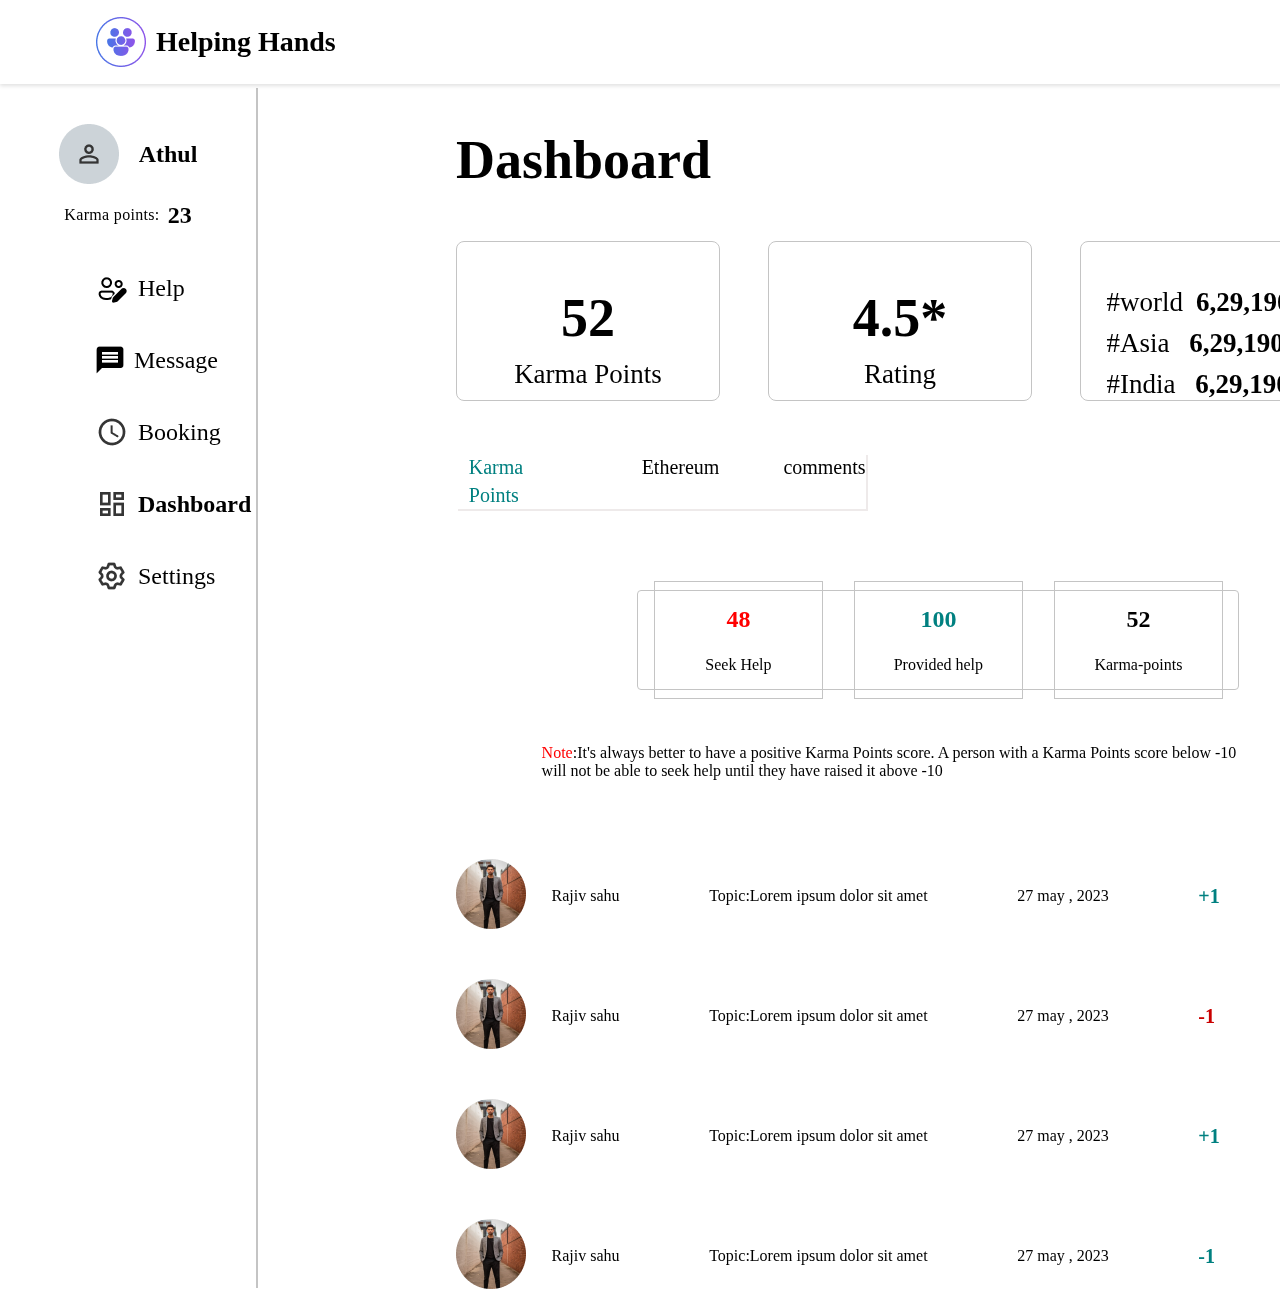
==== dashboard1.html @ 29c5dd5e "Add files via upload" ====
<!DOCTYPE html>
<html lang="en">

<head>
  <meta charset="UTF-8">
  <meta http-equiv="X-UA-Compatible" content="IE=edge">
  <meta name="viewport" content="width=device-width, initial-scale=1.0">
  <title>Document</title>
  <link rel="stylesheet" type="text/css" href="dashboard1.css">

  <link rel="stylesheet" href="seek.css">
</head>

<body>
  <header>
    <div class="head-box">
      <img src="logo.png" class="logo-box" />
      <span class="heading-3">Helping Hands</span>
    </div>

  </header>
  <div class="jugaad-box"></div>

  <div class="side-menu">
    <div class="profile">
      <div class="photo">
        <img src="profile.png" alt="">
        <span class="heading-4">Athul</span>
      </div>
      <div class="karma-points">
        <span class="body-2">Karma points:</span>
        <span class="heading-4">23</span>
      </div>
    </div>
    <ul>
      <li class="heading-4"><img src="help.png" />Help</li>
      <li class="heading-4"><img src="Message.png" />Message</li>
      <li class="heading-4"><img src="Booking.png" />Booking</li>
      <li class="heading-4" id="dsh"><img src="Dashboard.png" /> <b>Dashboard</b> </li>
      <li class="heading-4"><img src="Setting.png" />Settings</li>
    </ul>
  </div>
  <div class="dividing-line"></div>

  <div class="dshstart">
    <section>
      <h1 class="dshstarth1">Dashboard</h1>
      <div class="dshkarma">
        <div class="dshbox">
          <div class="dashkarmainside">
            <h1>52</h1>
            <p>Karma Points</p>
          </div>
        </div>
        <div class="dshbox">
          <div class="dashrateinside">
            <h1>4.5*</h1>
            <p>Rating</p>
          </div>
        </div>
        <div class="dshbox">
          <div class="dashworldinside">
            <p> #world<b class="num">6,29,190</b> </p>
            <p> #Asia <b class="num"> 6,29,190</b> </p>
            <p>#India <b class="num">6,29,190</b> </p>
          </div>
        </div>


      </div>
    </section>
    <div class="dashbox2">

      <div class="KEC">
        <p class="KECFONT KARMA">Karma Points</p>
        <p class="KECFONT"> Ethereum</p>
        <p class="KECFONT"> comments</p>
      </div>
      <div class="dashbox10">
        <div class="dashbox3_48">
          <div class="dashbox4">
            <div class="dashbox5">

              <h3 style="color:red  ; font-family: 'Inter';
               font-style: normal;
               font-weight: 700;
               font-size: 24px;
               line-height: 32px;">48</h3> <br>
              <span class="spkfont"> Seek Help</span>
            </div>
            <div class="dashbox5">
              <h3 style="font-family: 'Inter';
              font-style: normal;
              font-weight: 700;
              font-size: 24px;
              line-height: 32px;
            
              
              
              
              
              color: #008080;">100</h3>

              <br>
              <span class="spkfont"> Provided help</span>

            </div>
            <div class="dashbox5">
              <h3 style="font-family: 'Inter';
              font-style: normal;
              font-weight: 700;
              font-size: 24px;
              line-height: 32px;
              /* identical to box height, or 133% */
              
              
              /* Text  Color/Black */
              
              color: #000000;
              ">52</h3>
              <br>
              <span class="spkfont"> Karma-points </span>
            </div>
          </div>

          <div class="dashbox6">
            <span> <span style="color: red;">Note</span>:It's always better to have a positive Karma Points score. A person with a Karma Points score
              below -10 will not be able to seek help until they have raised it above -10</span>
          </div>


        </div>

        <div class="dashbox7">
          <div class="dashbox8">
            <span class="dashbox9">
              <span>
                <img src="rajivprofile.png" alt="" class="dashbox9img">
              </span>

              <span>Rajiv sahu</span>
            </span>

            <span>Topic:Lorem ipsum dolor sit amet</span>

            <span>27 may , 2023</span>
            <span class="dashkm1">+1</span>
          </div>
          <div class="dashbox8">
            <span class="dashbox9">
              <span>
                <img src="rajivprofile.png" alt="" class="dashbox9img">
              </span>

              <span>Rajiv sahu</span>
            </span>

            <span>Topic:Lorem ipsum dolor sit amet</span>

            <span>27 may , 2023</span>
            <span class="dashkm" >-1</span>
          </div>
          <div class="dashbox8">
            <span class="dashbox9">
              <span>
                <img src="rajivprofile.png" alt="" class="dashbox9img">
              </span>

              <span>Rajiv sahu</span>
            </span>

            <span>Topic:Lorem ipsum dolor sit amet</span>

            <span>27 may , 2023</span>
            <span class="dashkm1">+1</span>
          </div>
          <div class="dashbox8">
            <span class="dashbox9">
              <span>
                <img src="rajivprofile.png" alt="" class="dashbox9img">
              </span>

              <span>Rajiv sahu</span>
            </span>

            <span>Topic:Lorem ipsum dolor sit amet</span>

            <span>27 may , 2023</span>
            <span class="dashkm1">-1</span>
          </div>
        </div>

      </div>


    </div>
  </div>


</body>

</html>
---- dashboard1.css ----
*{
    margin: 0px;
    padding: 0px;
    box-sizing:border-box;
}
.head-box{
    display: flex;
    flex-direction: row;
    align-items: center;
    padding: 9px 96px;
    gap: 10px;
    margin-left: 0px;
    margin-right: 0px;
    position: fixed;
    width: 2000px;
    height: 84px;
    left: 0px;
    top: 0px;
    background: #FFFFFF;
    box-shadow: 0px 2px 4px rgba(0, 0, 0, 0.12);

    z-index: 999;
}
.logo-box{
    margin-right:0px;
    padding-right:0px;
}
.heading-3{
    font-family: 'Inter';
    font-style: normal;
    font-weight: 700;
    font-size: 28px;
    line-height: 36px;
    text-transform: capitalize;
    color: #000000;
    margin-left: 0px;
    padding-left: 0px;
}
.heading-4{
    font-family: 'Inter';
    font-style: normal;
    font-weight: 700;
    font-size: 24px;
    line-height: 32px;
    text-transform: capitalize;
    color: #000000;
    cursor: pointer;
}
header{
    margin-bottom: 0px;
    padding-bottom: 0px;;
}
.body-1{
    font-family: 'Inter';
    font-style: normal;
    font-weight: 400;
    font-size: 20px;
    line-height: 28px;
    /* identical to box height, or 140% */

    letter-spacing: 0.02em;
}
.body-2{
    font-family: 'Inter';
    font-style: normal;
    font-weight: 400;
    font-size: 16px;
    line-height: 24px;
    letter-spacing: 0.02em;
    color: #000000;
}
.jugaad-box{
    width: 1920px;
    height: 88px;
}


.side-menu{
    position: fixed;
   
    width: 20vw;
    min-height: 100vh;
    display: flex;
    flex-direction: column;
    margin-top: 0px;    
}
.profile{
    height: 10vh;
    display:flex;
    flex-direction: column;
    align-items: center;
    justify-content: center;
    margin-top: 44px;
    margin-bottom: 50px;
    
}
li{
    list-style: none;;
}
.photo{
    display: flex;
    flex-direction: row;
    justify-content: center;
    align-items: center;
    gap: 20px;
    margin-bottom: 15px;
}
.side-menu li{
    display: flex;
    align-items: center;
    gap: 10px;
    font-weight:400;
    margin-left: 96px;
    margin-bottom:40px;
}
.side-menu li:hover{
    font-weight: 700;
}
.karma-points{
    display: flex;
    flex-direction: row;
    justify-content: center;
    align-items: center;
    gap:8px;
}
.dividing-line{
    border-left: 6px solid blue;
      height: 1200px;
      position: fixed;
      left: 20%;
      border: 1px solid #C4C4C4;
}

.welcontainer{
    display: flex;
    flex-direction: column;
    align-items: flex-start;

    position: absolute;
    left: 18vw;

/* dashboard satyam start */
   
}

.dshstart{
    display: flex;
flex-direction: column;
justify-content: center;
align-items: flex-start;
position: absolute;


padding: 0px;
gap: 34px;

position: absolute;

left: 456px;
margin-top: 6vh;
}

.dshkarma{
    display: flex;
flex-direction: row;
align-items: flex-start;
padding: 0px;
gap: 48px;

width: 888px;
height: 160px;


/* Inside auto layout */

flex: none;
order: 0;
flex-grow: 0;
}

.dshbox{
    width: 264px;
height: 160px;

border: 1px solid #C4C4C4;
border-radius: 8px;

/* Inside auto layout */

flex: none;
order: 0;
flex-grow: 0;
}

.dashkarmainside{
  
    display: flex;
    flex-direction: column;
font-size: 3vh;
 align-items: center;
padding-top: 5vh;
gap: 10px;


}

.dashrateinside{
    display: flex;
    flex-direction: column;

 align-items: center;
font-size: 3vh;
padding-top: 5vh;
gap: 10px;
}

.dashworldinside{
    display: flex;
    flex-direction: column;
font-size: 3vh;
 padding-left: 2vw;
padding-top: 5vh;
gap: 10px;
}

.num{
    padding-left: 1vw;
}



.KEC{
    display: flex;
    flex-direction: row;
    gap: 5vw;
    
    padding-left:1vw;
box-shadow: 2px 2px rgb(238, 234, 234);
margin-top: 2vh;
width: 32vw;
}

.KECFONT{
    font-family: 'Inter';
font-style: normal;
font-weight: 400;
font-size: 20px;
line-height: 28px;
/* identical to box height, or 140% */


color: #000000;

cursor: pointer;
}
.KARMA{
    color:  #008080;;
}

.dashbox3_48{
    display: flex;
    flex-direction: column;
    justify-content: center;
    align-items: center;
    
    
    margin-top: 9vh;
    
    
    
    
    /* Inside auto layout */
    
    flex: none;
    order: 1;
    flex-grow: 0;
}

.spkfont{
    font-family: 'Inter';
font-style: normal;
font-weight: 400;
font-size: 16px;
line-height: 24px
}
.spkn{
    font-family: 'Inter';
font-style: normal;
font-weight: 700;
font-size: 24px;
line-height: 32px;
}
.dashbox4{
    display: flex;
flex-direction: row;
align-items: center;
padding: 0px;
justify-content: space-around;

margin-left: 6vw;
width: 602px;
height: 100px;

/* Border/Card Line */

border: 1px solid #C4C4C4;
border-radius: 4px;

/* Inside auto layout */

flex: none;
order: 0;
flex-grow: 0;
}

.dashbox5{
    display: flex;
flex-direction: column;
align-items: center;

justify-content: center;
padding: 0px;

width: 13.2vw;
height: 13.2vh ;
border: 1px solid #C4C4C4;


}

.dashbox6{
    display: flex;
flex-direction: column;
align-items: flex-start;
margin-top: 6vh;
gap: 48px;

width: 56vw;



/* Inside auto layout */

flex: none;
order: 1;
flex-grow: 0;
}



.dashbox7{
   

    display: flex;
flex-direction: column;
align-items: flex-start;
margin-top: 7vh;
gap: 32px;

width: 888px;
height: 376px;


/* Inside auto layout */

flex: none;
order: 1;
flex-grow: 0;
}

.dashbox8{
    display: flex;
flex-direction: row;
align-items: center;
margin-top: 2vh;
gap: 7vw;

width: 888px;
height: 70px;



/* Inside auto layout */

flex: none;
order: 0;
flex-grow: 0;
}

.dashbox9{
    display: flex;
    flex-direction: row;
   align-items: center;


    gap: 2vw;
}

.dashbox10{
    display: flex;
flex-direction: column;
justify-content: center;
align-items: center;
padding: 0px;
}

.dshstarth1{

margin-bottom: 4vh;
font-family: 'Inter';
font-style: normal;
font-weight: 700;
font-size: 6vh;
padding-bottom: 3vh;
line-height: 36px;
}

.dashkm1{
    font-family: 'Inter';
font-style: normal;
font-weight: 700;
font-size: 20px;
line-height: 28px;
/* identical to box height, or 140% */


/* Secondary */

color: #008080;
}

.dashkm{
    font-family: 'Inter';
font-style: normal;
font-weight: 700;
font-size: 20px;
line-height: 28px;
/* identical to box height, or 140% */


color: #CA0000;

}

.dashbox7{
    font-family: 'Inter';
font-style: normal;
}
---- seek.css ----
*{
    margin: 0;
    padding: 0;
    box-sizing: border-box;

}
body {
    background-color:white;
    max-width: 100%;
    overflow-x: hidden;
    }
    

.header
{
display: flex;
flex-direction: row;
align-items: center;
padding: 0px 96px;
gap: 46px;

position: absolute;
width: 100%;
height: 14%;
left: 0px;
top: 0px;
background: #a54f6a;
/* Surface/Surface */

background: #FFFFFF;
box-shadow: 0px 2px 4px rgba(0, 0, 0, 0.12);
}

.logo{
    display: flex;
flex-direction: row;
justify-content: center;
align-items: center;
padding: 0px;
gap: 6px;

width: 248px;
height: 50px;


/* Inside auto layout */

flex: none;
order: 0;
flex-grow: 0;
}

.header img{
    max-height: 100%;
}
.links
{

font-family: 'inter';
font-weight: 400;
display: flex;
flex-direction: row;
align-items: flex-start;
padding: 0px;
gap: 40px;


height: 24px;
/* Inside auto layout */

flex: none;
order: 1;
flex-grow: 0;

/* Inside auto layout */

flex: none;
order: 1;
flex-grow: 0;
}

.links a{
    color: black;
    text-decoration: none;
}
.learn{
    font-weight: bold;
}

.header  h3{
font-family: 'Inter';
font-style: normal;
font-weight: 700;
font-size: 28px;
line-height: 36px;
}


.searchbar,
.message,
.logosec {
display: flex;
align-items: center;
justify-content: center;
}

.searchbar2 {
display: none;
}

.logosec {
gap: 20px;
}

.searchbar input {
width: 350px;
height: 42px;
border-radius: 50px 0 0 50px;
background-color: rgb(241, 241, 241);
padding: 15px 30px;
font-size: 15px;
outline: none;
border: 1px solid #C4C4C4;
border-radius: 4px;
}
.searchbtn {
width: 50px;
height: 42px;
display: flex;
align-items: center;
justify-content: flex-start;
border-radius: 0px 50px 50px 0px;
background-color: var(--secondary-color);
cursor: pointer;
}

.three img{
    max-height: 50%;
    padding: -100px;
    height: 40px;
}



/* seek help satyam */

.welcome{
    margin-top: 7%;
    margin-left: 20%;
}

.box1{
    position: absolute;
    width: 50vw;
 height: 60vh;
  
    margin-top: 4vh;
  
    
    /* Surface/Surface */
    
    background: #FFFFFF;
    /* Border/Card Line */
    
    border: 1px solid #C4C4C4;
    border-radius: 8px;
}
.seektext{
    padding-left: 20px;
    padding-top: 20px;
}

.topicstart{
    display: flex;
flex-direction: row;
align-items: flex-start;
padding-left: 20px ;
padding-top: 40px;
gap: 30px;

width: 780px;
height: 83px;


/* Inside auto layout */

flex: none;
order: 0;
flex-grow: 0;
}

.topic2{

    box-sizing: border-box;

width: 350px;
height: 35px;

/* Border/Card Line */

border: 1px solid #C4C4C4;
border-radius: 6px;

/* Inside auto layout */

flex: none;
order: 1;
flex-grow: 0;
}

.topic3{

    box-sizing: border-box;

width: 46vw;
height: 16vh;

/* Border/Card Line */

border: 1px solid #C4C4C4;
border-radius: 6px;

/* Inside auto layout */

flex: none;
order: 1;
flex-grow: 0;
}


.description{

    padding-left: 20px ;
padding-top: 60px;

}


.post{
    display: flex;
flex-direction: row;
justify-content: center;
align-items: center;
padding: 16px 50px;
gap: 10px;

margin-top: 4vh;
margin-left: 20vw;

width: 6vw;
height: 5vh;

background: linear-gradient(90deg, #4776E6 0%, #8E54E9 100%);
border-radius: 8px;

/* Inside auto layout */
cursor: pointer;
flex: none;
order: 1;
flex-grow: 0
}

.welcomenxt{
    margin-top: 2vh ;
}
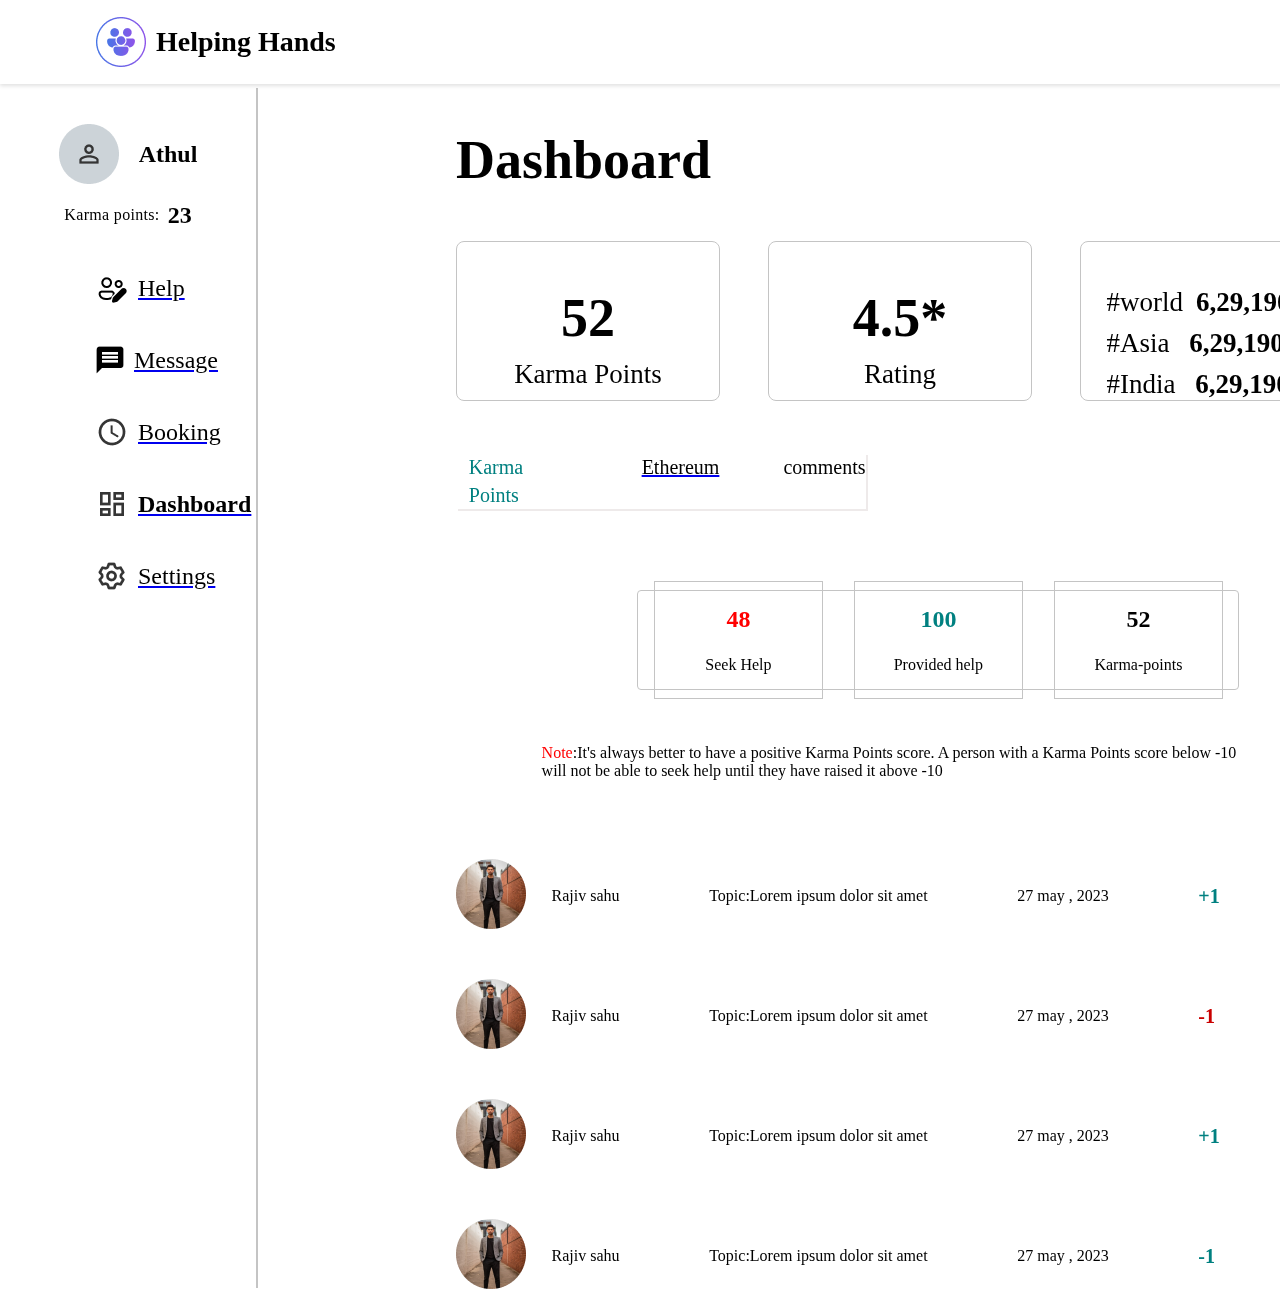
==== commit d3634f29: "Add files via upload" ====
--- a/dashboard1.html
+++ b/dashboard1.html
@@ -33,11 +33,11 @@
       </div>
     </div>
     <ul>
-      <li class="heading-4"><img src="help.png" />Help</li>
-      <li class="heading-4"><img src="Message.png" />Message</li>
-      <li class="heading-4"><img src="Booking.png" />Booking</li>
-      <li class="heading-4" id="dsh"><img src="Dashboard.png" /> <b>Dashboard</b> </li>
-      <li class="heading-4"><img src="Setting.png" />Settings</li>
+      <a href="seekhelp.html"><li class="heading-4"><img src="help.png" />Help</li></a>
+      <a href="message.html"><li class="heading-4"><img src="Message.png" />Message</li></a>
+      <a href="Booking.html"><li class="heading-4"><img src="Booking.png" />Booking</li></a>
+      <a href="dashboard1.html"><li class="heading-4" id="dsh"><img src="Dashboard.png" /> <b>Dashboard</b> </li></a>
+      <a href="#"><li class="heading-4"><img src="Setting.png" />Settings</li></a>
     </ul>
   </div>
   <div class="dividing-line"></div>
@@ -73,7 +73,7 @@
 
       <div class="KEC">
         <p class="KECFONT KARMA">Karma Points</p>
-        <p class="KECFONT"> Ethereum</p>
+        <a href="dashboard2.html"><p class="KECFONT"> Ethereum</p></a>
         <p class="KECFONT"> comments</p>
       </div>
       <div class="dashbox10">
